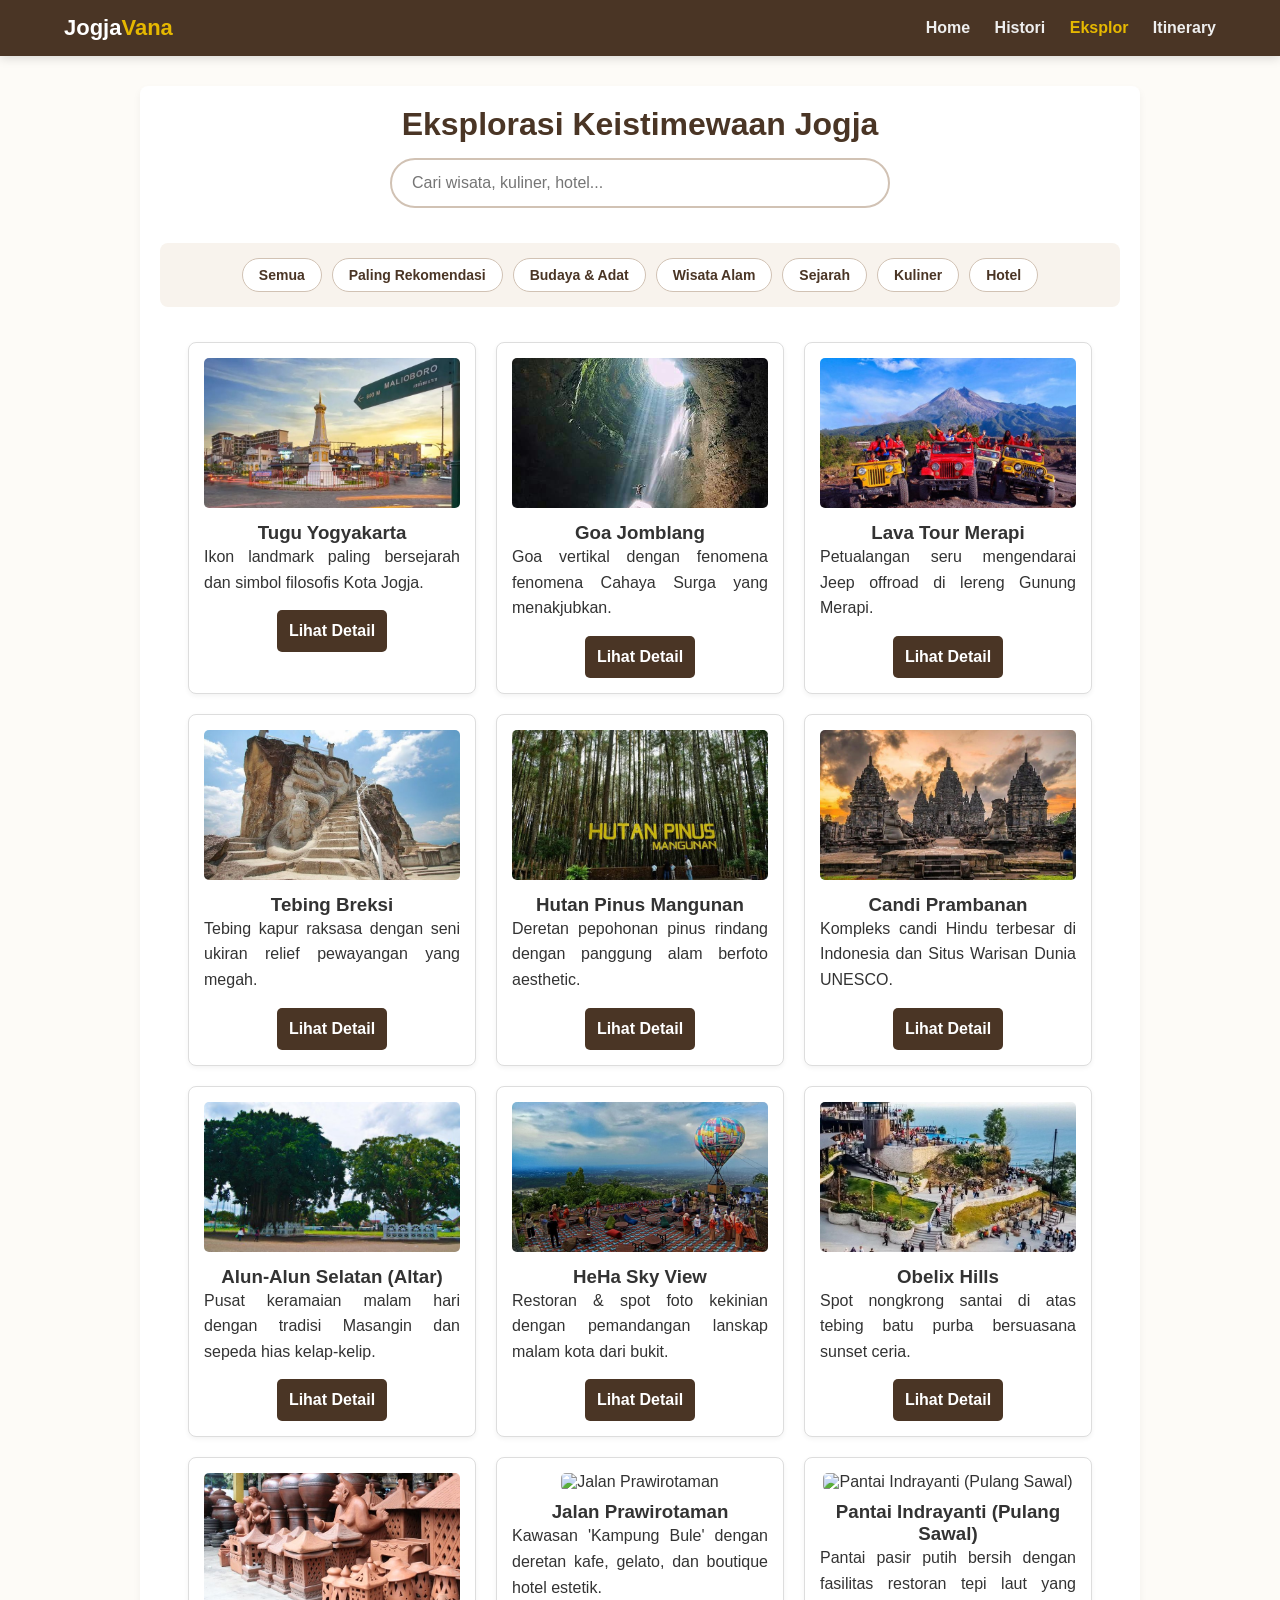
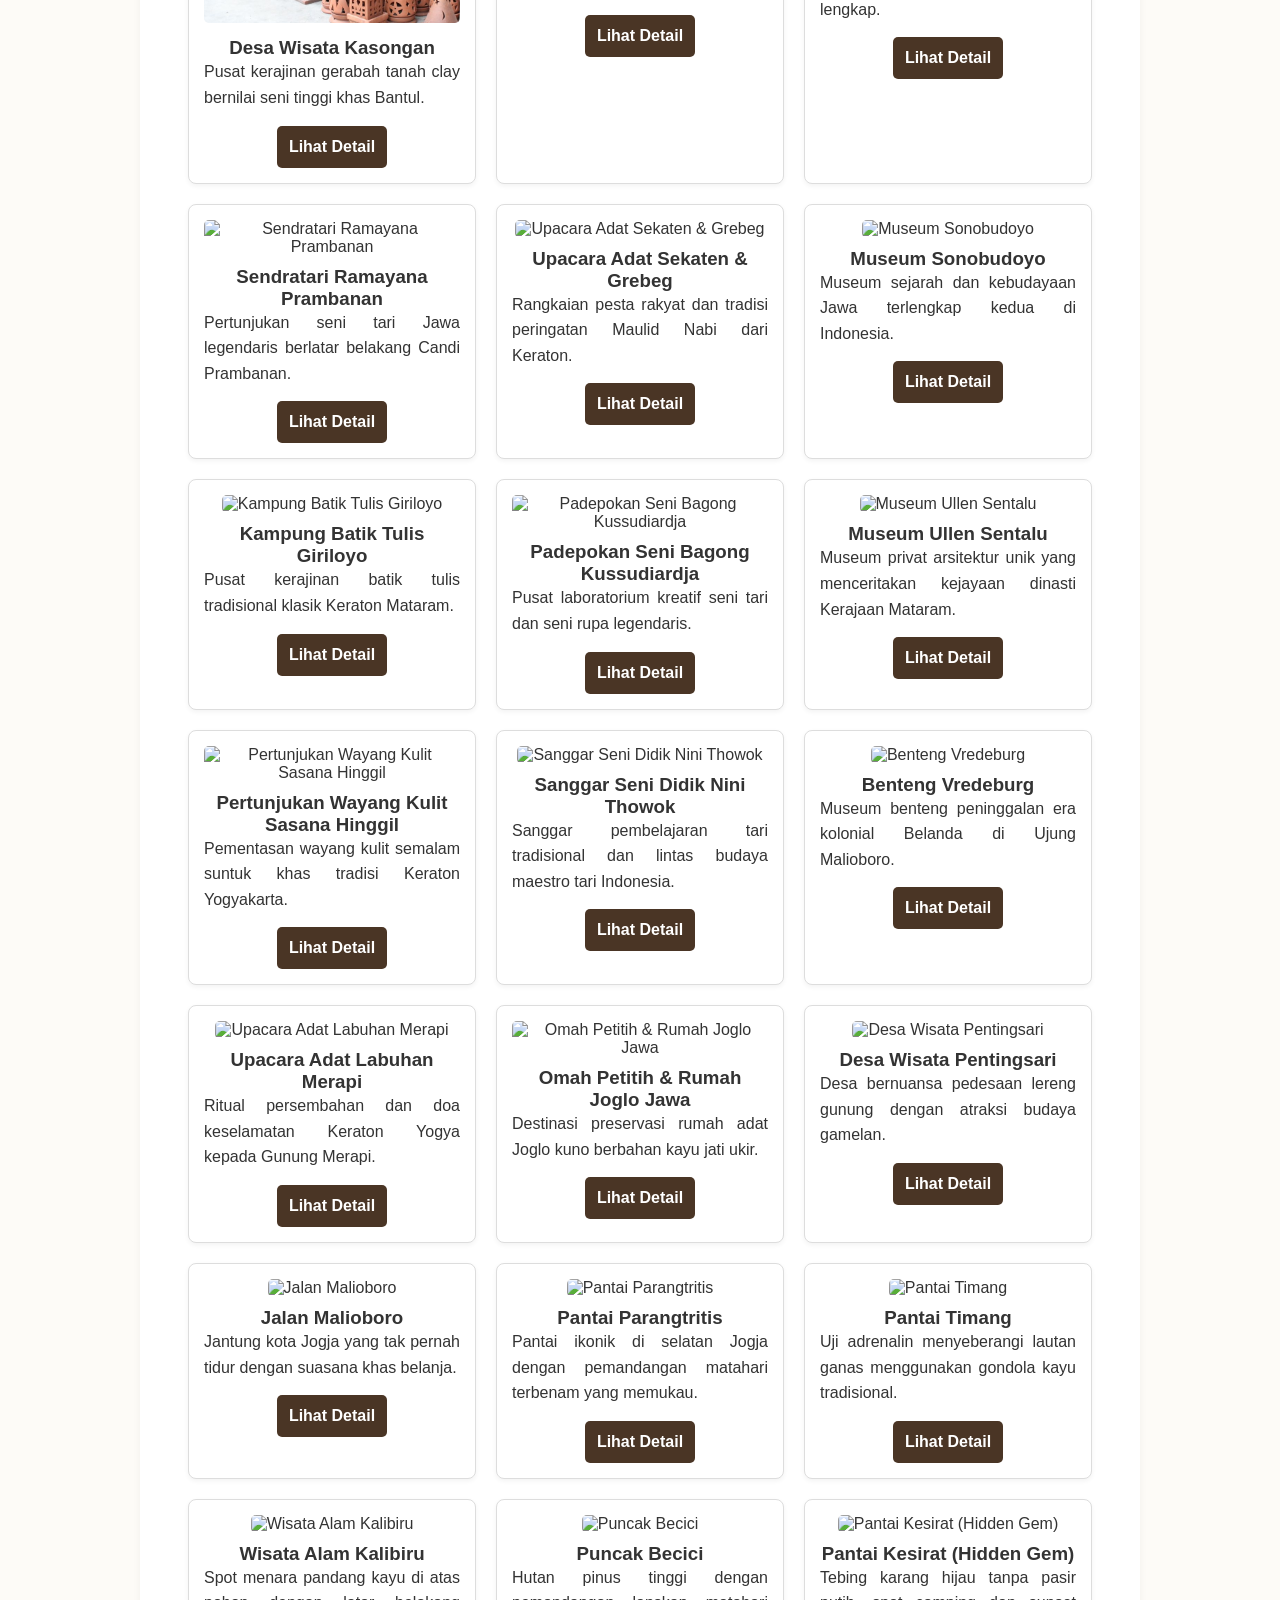
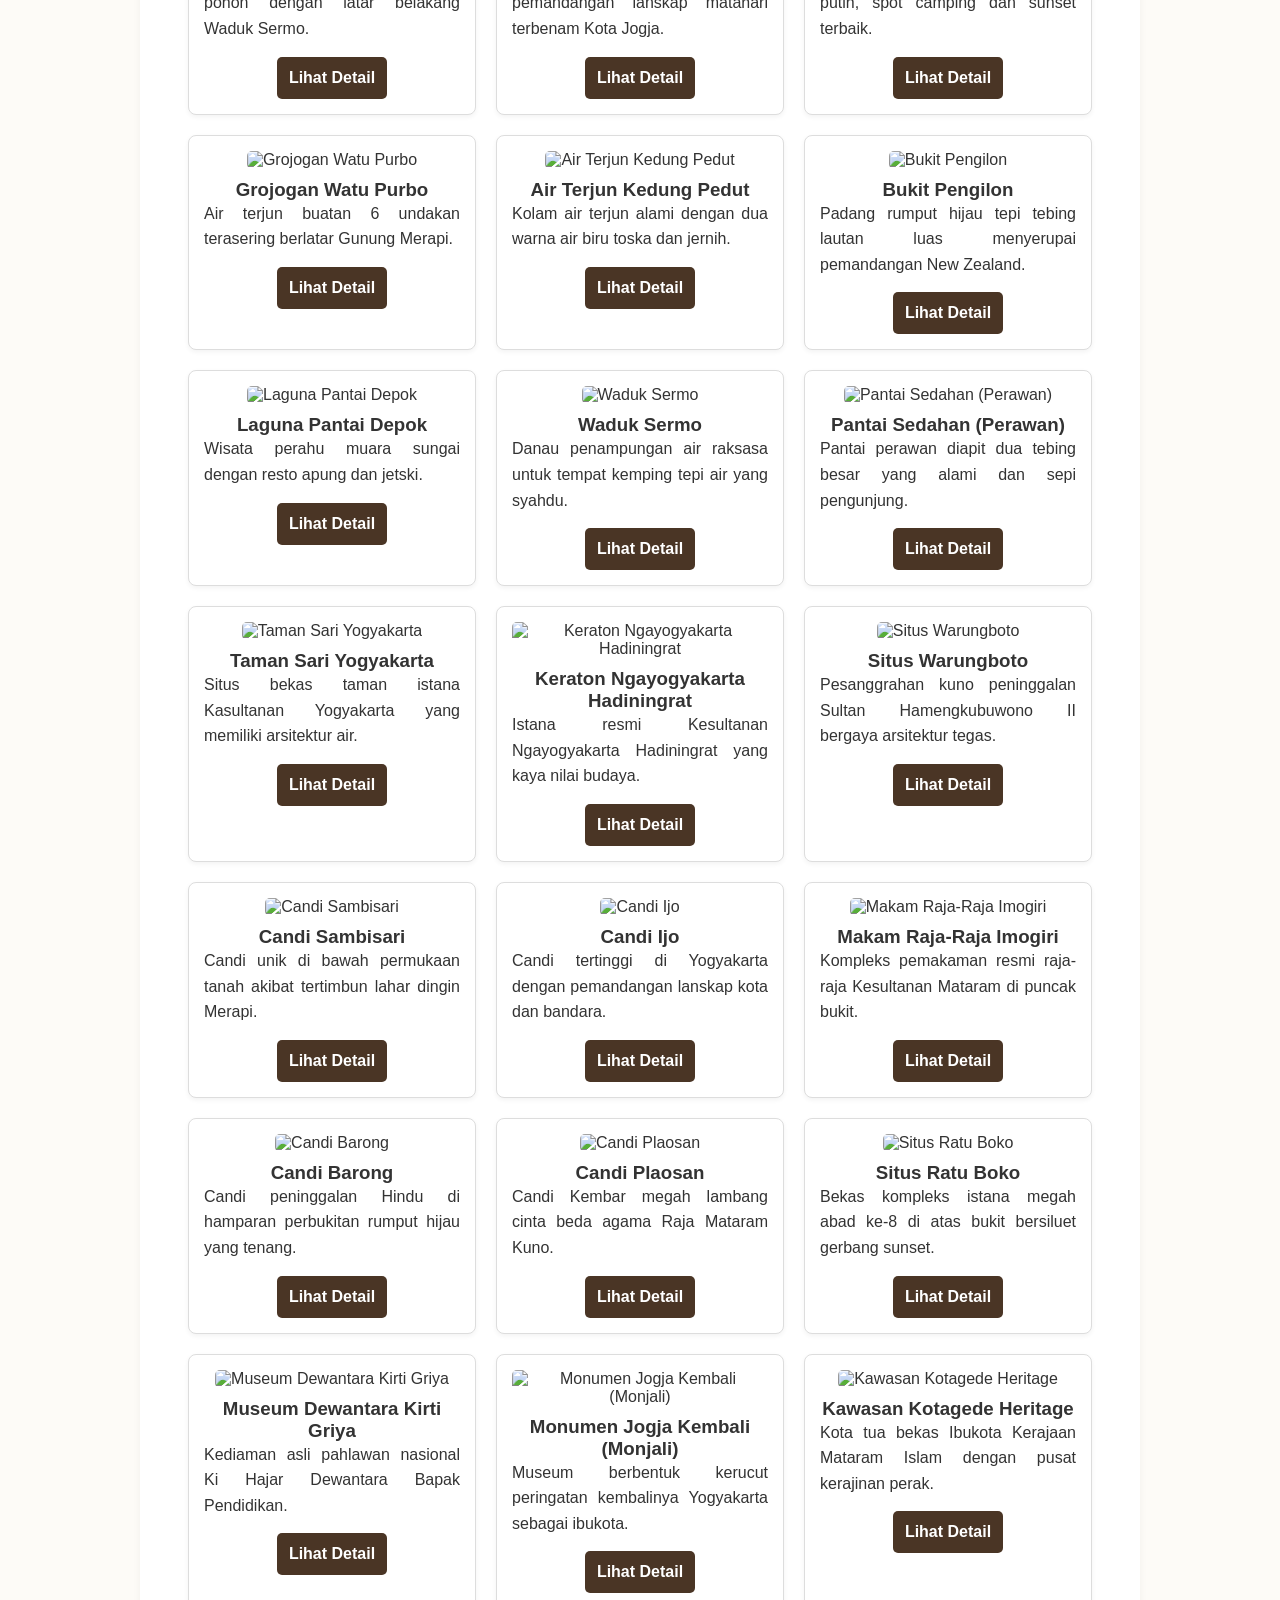
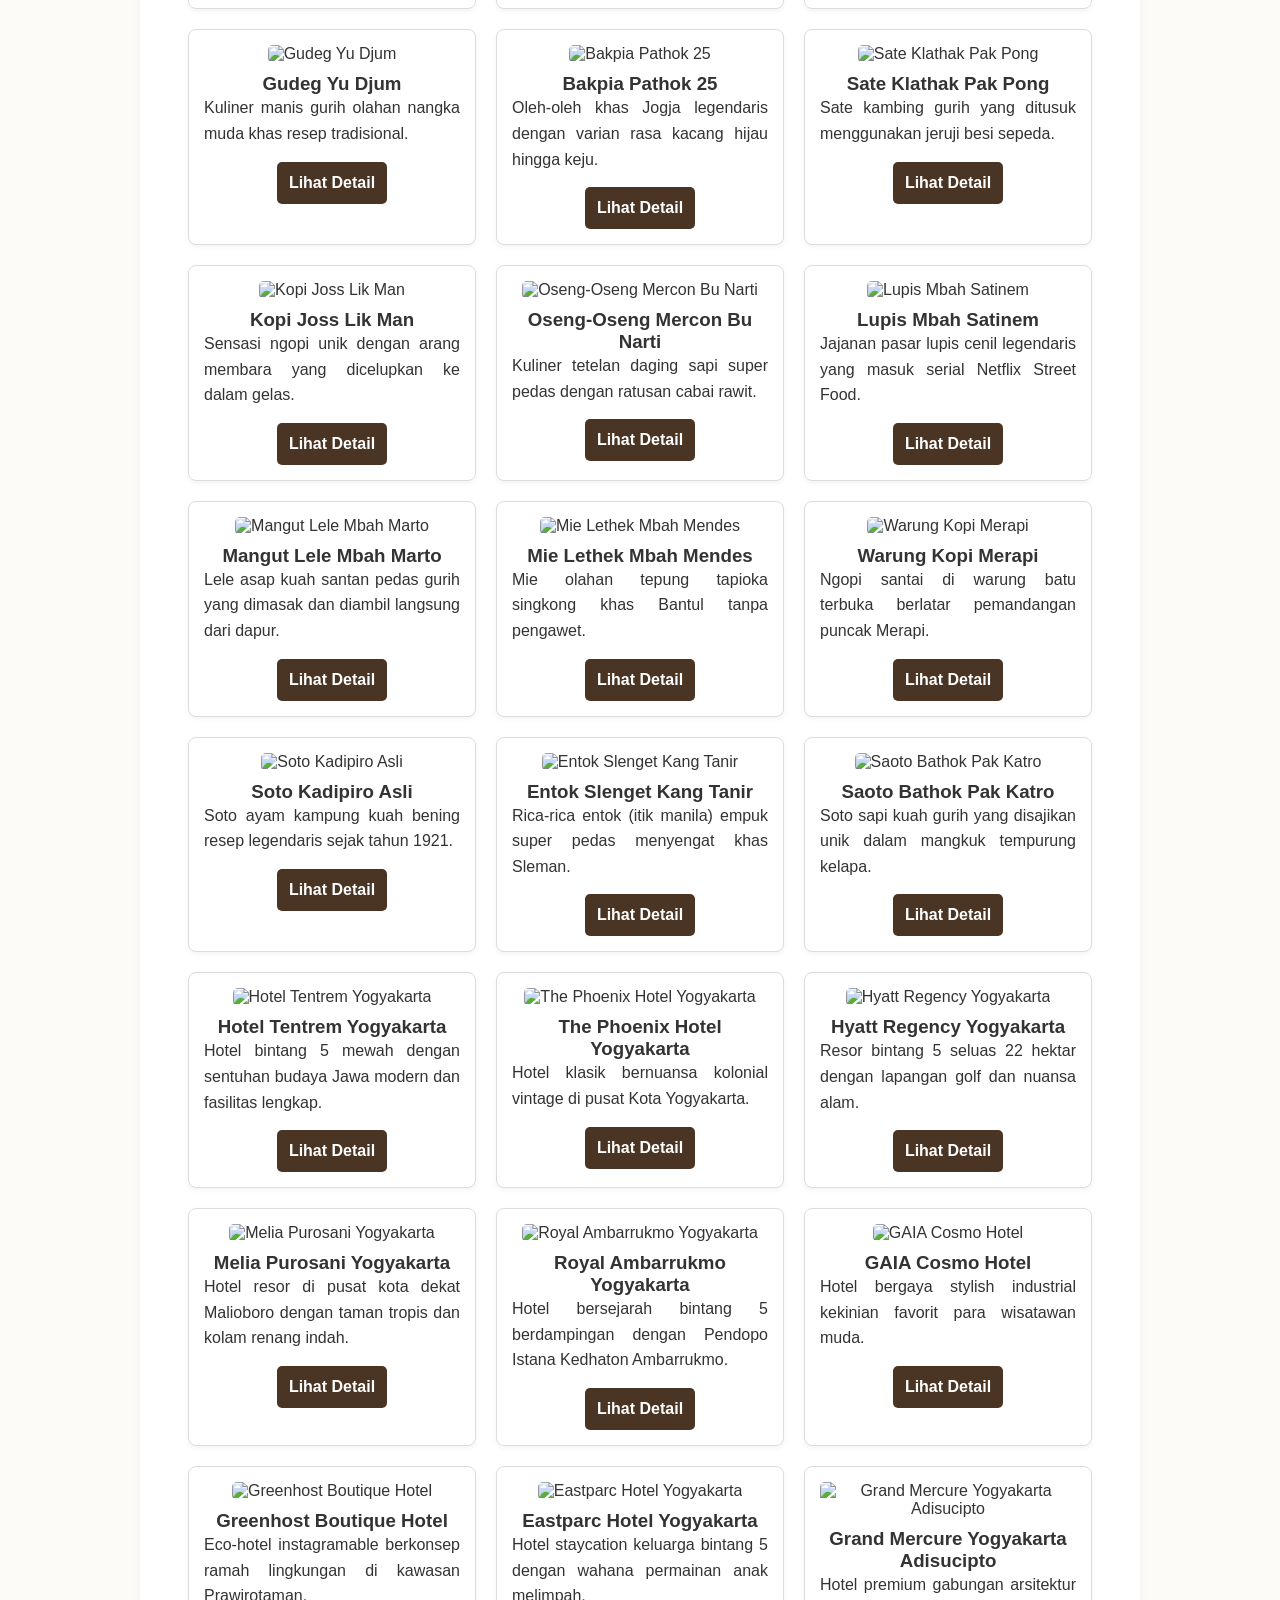
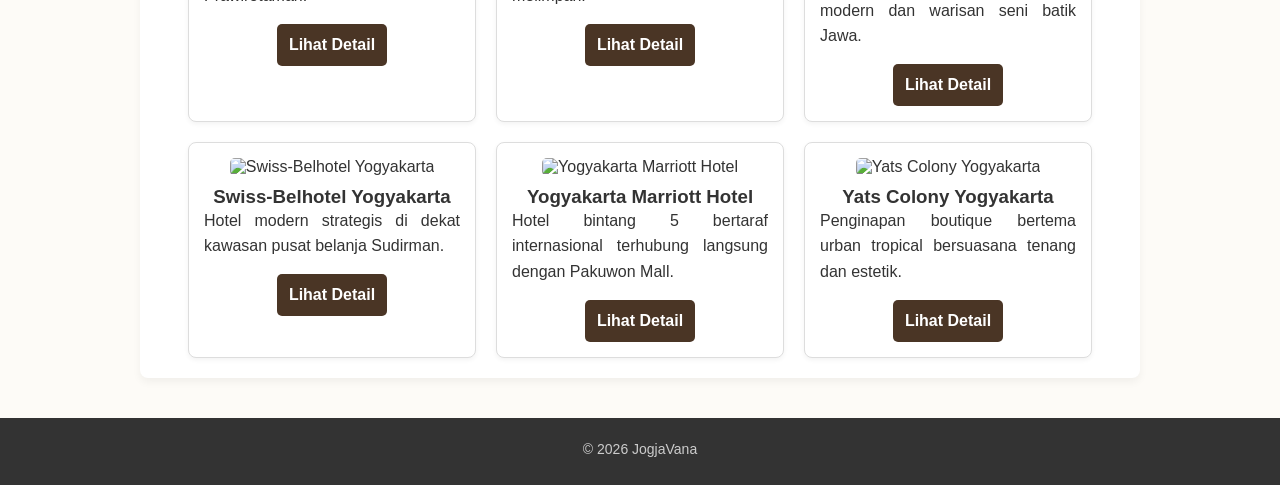
==== eksplor.html @ e0a1c932 "Upload project jogjavana" ====
<!DOCTYPE html>
<html lang="id">
<head>
    <meta charset="UTF-8">
    <meta name="viewport" content="width=device-width, initial-scale=1.0">
    <title>Eksplor Jogja - Destinasi Lengkap</title>
    <link rel="stylesheet" href="css/style.css">
</head>
<body>

    <!-- NAVIGASI UTAMA -->
    <header>
        <div class="logo">Jogja<span>Vana</span></div>
        <nav>
            <a href="index.html">Home</a>
            <a href="sejarah.html">Histori</a>
            <a href="eksplor.html" class="active">Eksplor</a>
            <a href="itinerary.html">Itinerary</a>
        </nav>
    </header>
<main class="container">
    <div class="section-title">
        <h1>Eksplorasi Keistimewaan Jogja</h1>
        <input type="text" id="cariTempat" class="search-bar" onkeyup="cariDestinasi()" placeholder="Cari wisata, kuliner, hotel...">
    </div>

    <!-- Filter Kategori -->
<div class="sub-nav">
    <button class="sub-btn" onclick="filterKartu('semua')">Semua</button>
    <button class="sub-btn" onclick="filterKartu('rekomendasi')">Paling Rekomendasi</button>
    <button class="sub-btn" onclick="filterKartu('budaya')">Budaya & Adat</button>
    <button class="sub-btn" onclick="filterKartu('wisata')">Wisata Alam</button>
    <button class="sub-btn" onclick="filterKartu('sejarah')">Sejarah</button>
    <button class="sub-btn" onclick="filterKartu('kuliner')">Kuliner</button>
    <button class="sub-btn" onclick="filterKartu('hotel')">Hotel</button>
</div>

    <!-- WADAH KARTU -->
    <div id="wadahKartu" class="kumpulan-kartu"></div>

    <!-- untuk semua modal-->
    <div id="modalDinamis" class="modal">
        <div class="modal-content">
            <span class="close-btn" onclick="tutupModalDinamis()">&times;</span>
            <h2 id="modalJudul"></h2>
            <img id="modalGambar" src="" alt="" class="img-detail">

            <p id="modalDeskripsi"></p>

            <div class="info-detail">
                <p><strong>HTM / Harga:</strong> <span id="modalHtm"></span></p>
                <p><strong>Jam Buka:</strong> <span id="modalJam"></span></p>
                <p><strong>Alamat:</strong> <span id="modalAlamat"></span></p>
            </div>

            <h3>Google Maps:</h3>
            <div class="map-container">
                <iframe id="modalMaps" src="" width="100%" height="250" style="border:0;" loading="lazy"></iframe>
            </div>
        </div>
    </div>
</main>

    <footer>
        <div class="footer-content">
            <p>&copy; 2026 JogjaVana</p>
        </div>
    </footer>

    <script src="js/script.js"></script>
</body>
</html>
---- css/style.css ----
* {
    margin: 0;
    padding: 0;
    box-sizing: border-box;
    font-family: 'Segoe UI', Tahoma, Geneva, Verdana, sans-serif;
}

body {
    background-color: #Fdfbf7;
    color: #333;
}

header {
    background-color: #4A3525;
    padding: 15px 5%;
    display: flex;
    justify-content: space-between;
    align-items: center;
    box-shadow: 0 2px 10px rgba(0,0,0,0.15);
    position: sticky;
    top: 0;
    z-index: 100;
}

.logo {
    color: #FFF;
    font-size: 22px;
    font-weight: bold;
}

.logo span {
    color: #E6B800; /* Warna emas */
}

header nav a {
    color: #EFEFEF;
    text-decoration: none;
    margin-left: 20px;
    font-size: 16px;
    font-weight: 600;
    transition: color 0.3s;
}

header nav a:hover, header nav a.active {
    color: #E6B800;
}

.hero {
    background: linear-gradient(rgba(0, 0, 0, 0.5), rgba(0, 0, 0, 0.5)),
                url('../assets/images/jogja.jpg') center/cover no-repeat;
    height: 65vh;
    display: flex;
    justify-content: center;
    align-items: center;
    text-align: center;
    color: white;
    padding: 0 20px;
}

.hero-content h1 {
    font-size: 42px;
    margin-bottom: 15px;
    color: #FFF;
    text-shadow: 2px 2px 4px rgba(0,0,0,0.6);
}

.hero-content p {
    font-size: 18px;
    max-width: 650px;
    margin: 0 auto 25px auto;
    line-height: 1.5;
    text-align: center;
}

.btn-primary {
    background-color: #E6B800;
    color: #333;
    padding: 12px 28px;
    text-decoration: none;
    font-weight: bold;
    border-radius: 25px;
    transition: background 0.3s, transform 0.2s;
    display: inline-block;
}

.btn-primary:hover {
    background-color: #FFD700;
    transform: translateY(-3px);
}

.btn-secondary {
    background-color: #4A3525;
    color: white;
    padding: 10px 24px;
    text-decoration: none;
    font-weight: bold;
    border-radius: 20px;
    display: inline-block;
    transition: background 0.3s;
}

.btn-secondary:hover {
    background-color: #332419;
}

.stats-bar {
    background-color: #F4EBE1;
    display: flex;
    justify-content: space-around;
    padding: 25px 10%;
    border-bottom: 2px solid #E0D0C0;
    text-align: center;
}

.stat-item h3 {
    font-size: 28px;
    color: #4A3525;
    margin-bottom: 5px;
}

.stat-item p {
    font-size: 14px;
    color: #666;
    margin: 0;
}

main, .container {
    max-width: 1000px;
    margin: 30px auto;
    padding: 20px;
    background-color: white;
    border-radius: 8px;
    box-shadow: 0 4px 8px rgba(0,0,0,0.05);
    min-height: 60vh;
}

h1, h2 {
    color: #4A3525;
    margin-bottom: 15px;
    text-align: center;
}

p {
    line-height: 1.6;
    margin-bottom: 15px;
    text-align: justify;
}

.section-title {
    text-align: center;
    margin-bottom: 35px;
}

.section-title p {
    color: #666;
    text-align: center;
}

.features-grid {
    display: flex;
    gap: 20px;
    justify-content: space-between;
    margin-bottom: 40px;
}

.feature-card {
    background-color: #FFF;
    border: 1px solid #EAEAEA;
    padding: 25px;
    border-radius: 10px;
    text-align: center;
    flex: 1;
    box-shadow: 0 4px 12px rgba(0,0,0,0.05);
    transition: transform 0.3s, box-shadow 0.3s;
}

.feature-card:hover {
    transform: translateY(-8px);
    box-shadow: 0 8px 20px rgba(0,0,0,0.1);
}

.feature-card h3 {
    margin-bottom: 10px;
    color: #4A3525;
}

.audio-widget {
    background: #FFF8EE;
    border-left: 5px solid #E6B800;
    padding: 20px 30px;
    border-radius: 8px;
    display: flex;
    justify-content: space-between;
    align-items: center;
    margin-bottom: 40px;
    box-shadow: 0 2px 8px rgba(0,0,0,0.05);
}

.audio-info h3 {
    margin-bottom: 5px;
    color: #4A3525;
    text-align: left;
}

.audio-info p {
    color: #666;
    margin: 0;
    text-align: left;
}

.cta-banner {
    background-color: #EFE6DC;
    border-radius: 12px;
    padding: 35px;
    text-align: center;
    margin-bottom: 20px;
}

.cta-banner h2 {
    color: #4A3525;
    margin-bottom: 10px;
}

.cta-banner p {
    text-align: center;
    color: #555;
    margin-bottom: 20px;
}

.kumpulan-kartu {
    display: flex;
    flex-wrap: wrap;
    gap: 20px;
    justify-content: center;
}

.kartu {
    border: 1px solid #ddd;
    border-radius: 8px;
    width: 30%;
    padding: 15px;
    text-align: center;
    background-color: #fff;
    box-shadow: 0 2px 5px rgba(0,0,0,0.05);
}

.kartu img {
    width: 100%;
    height: 150px;
    object-fit: cover;
    border-radius: 5px;
    margin-bottom: 10px;
}

form {
    display: flex;
    flex-direction: column;
    max-width: 450px;
    margin: 0 auto;
    gap: 15px;
}

button {
    background-color: #4A3525;
    color: white;
    padding: 12px;
    border: none;
    border-radius: 5px;
    cursor: pointer;
    font-weight: bold;
    font-size: 16px;
    transition: background 0.3s;
}

button:hover {
    background-color: #332419;
}

#sliderImage {
    width: 100%;
    max-width: 600px;
    height: 350px;
    object-fit: cover;
    border-radius: 8px;
    margin-bottom: 10px;
}

.modal {
    display: none;
    position: fixed;
    top: 0;
    left: 0;
    width: 100%;
    height: 100%;
    background-color: rgba(0, 0, 0, 0.7);
    z-index: 1000;
    justify-content: center;
    align-items: center;
    overflow-y: auto;
    padding: 20px;
}

.modal-content {
    background-color: #fff;
    padding: 25px;
    border-radius: 10px;
    max-width: 650px;
    width: 100%;
    position: relative;
    max-height: 90vh;
    overflow-y: auto;
    box-shadow: 0 5px 15px rgba(0,0,0,0.3);
}

.close-btn {
    position: absolute;
    top: 15px;
    right: 20px;
    font-size: 28px;
    font-weight: bold;
    color: #4A3525;
    cursor: pointer;
}

.close-btn:hover {
    color: red;
}

.img-detail {
    width: 100%;
    height: 250px;
    object-fit: cover;
    border-radius: 8px;
    margin: 15px 0;
}

.info-detail {
    background-color: #fdfbf7;
    border-left: 4px solid #4A3525;
    padding: 12px;
    margin: 15px 0;
    border-radius: 4px;
}

.info-detail p {
    margin-bottom: 8px;
}

.search-bar {
    width: 100%;
    max-width: 500px;
    padding: 14px 20px;
    font-size: 16px;
    border: 2px solid #D1C2B4;
    border-radius: 30px;
    outline: none;
    transition: all 0.3s ease;
}

.search-bar:focus {
    border-color: #4A3525;
    box-shadow: 0 4px 12px rgba(74, 53, 37, 0.15);
}

.map-container {
    margin-top: 10px;
    border-radius: 8px;
    overflow: hidden;
    border: 1px solid #ccc;
}

footer {
    background-color: #333;
    color: white;
    text-align: center;
    padding: 20px 0;
    margin-top: 40px;
}

.footer-content p {
    text-align: center;
    margin-bottom: 5px;
    font-size: 14px;
    color: #ccc;
}

/* Tombol Melompat ke Kategori */
.sub-nav {
    display: flex;
    justify-content: center;
    gap: 10px;
    flex-wrap: wrap;
    margin-bottom: 35px;
    background-color: #F8F3ED;
    padding: 15px;
    border-radius: 8px;
}

.sub-btn {
    background-color: #FFF;
    color: #4A3525;
    text-decoration: none;
    padding: 8px 16px;
    border-radius: 20px;
    font-size: 14px;
    font-weight: bold;
    border: 1px solid #D1C2B4;
    transition: all 0.3s ease;
}

.sub-btn:hover {
    background-color: #4A3525;
    color: #FFF;
    border-color: #4A3525;
}

.badge {
    position: absolute;
    top: 10px;
    right: 10px;
    background-color: #E6B800;
    color: #333;
    font-size: 11px;
    font-weight: bold;
    padding: 4px 8px;
    border-radius: 4px;
}

.form-itinerary {
    display: flex;
    flex-direction: column;
    gap: 22px;
    max-width: 680px;
    margin: 0 auto;
    background-color: #F8F3ED;
    padding: 35px 40px;
    border-radius: 14px;
    border: 1px solid #E0D0C0;
    box-shadow: 0 6px 20px rgba(74, 53, 37, 0.06);
}

.form-group {
    display: flex;
    flex-direction: column;
    gap: 8px;
    text-align: left;
}

.form-group label {
    font-weight: 600;
    color: #4A3525;
    font-size: 15px;
}

/* Mempercantik kotak input & select di dalam form */
.form-itinerary select,
.form-itinerary input[type="number"] {
    width: 100%;
    padding: 12px 16px;
    background-color: #FFFFFF;
    border: 1px solid #D1C2B4;
    border-radius: 8px; /* Bikin sudut kotaknya melengkung rapi */
    font-size: 15px;
    color: #333;
    outline: none;
    transition: all 0.3s ease;
}

/* Efek saat kotak input/select diklik (Fokus) */
.form-itinerary select:focus,
.form-itinerary input[type="number"]:focus {
    border-color: #4A3525;
    box-shadow: 0 0 0 3px rgba(74, 53, 37, 0.12);
}

/* Mempercantik tombol submit di dalam form itinerary */
.form-itinerary button[type="submit"] {
    background-color: #E6B800;
    color: #333;
    padding: 14px;
    font-size: 16px;
    font-weight: bold;
    border: none;
    border-radius: 8px;
    cursor: pointer;
    margin-top: 10px;
    transition: background 0.3s, transform 0.2s, box-shadow 0.2s;
    box-shadow: 0 4px 12px rgba(230, 184, 0, 0.3);
}

.form-itinerary button[type="submit"]:hover {
    background-color: #FFD700;
    transform: translateY(-2px);
    box-shadow: 0 6px 15px rgba(230, 184, 0, 0.4);
}

.hasil-itinerary {
    margin-top: 40px;
    padding-top: 25px;
    border-top: 2px dashed #E0D0C0;
}

.hasil-itinerary h3 {
    text-align: center;
    color: #4A3525;
    margin-bottom: 25px;
}

.hari-box {
    background-color: #FFFFFF;
    border-left: 5px solid #E6B800;
    padding: 20px;
    border-radius: 8px;
    margin-bottom: 20px;
    box-shadow: 0 3px 10px rgba(0,0,0,0.05);
}

.hari-box h4 {
    color: #4A3525;
    margin-bottom: 12px;
    font-size: 18px;
    text-align: left;
}

.hari-box ul {
    list-style-type: none;
    padding-left: 0;
}

.hari-box ul li {
    padding: 8px 0;
    border-bottom: 1px solid #F0F0F0;
    color: #444;
    text-align: left;
}

.hari-box ul li:last-child {
    border-bottom: none;
}

.budget-box {
    background-color: #4A3525;
    color: #FFF;
    padding: 18px 20px;
    border-radius: 8px;
    text-align: center;
    margin-top: 20px;
}

.budget-box p {
    color: #FFF;
    margin: 0;
    text-align: center;
}


input[type="number"] {
    padding: 12px;
    border: 1px solid #ccc;
    border-radius: 5px;
    font-size: 14px;
}

/* Hero Sejarah */
.hero-sejarah {
    background: linear-gradient(rgba(74, 53, 37, 0.75), rgba(74, 53, 37, 0.85)), url('../assets/images/candi\ prambanan.jpg') center/cover no-repeat;
    color: #FFF;
    padding: 70px 20px;
    text-align: center;
    margin-bottom: 40px;
}

.hero-sejarah h1 {
    font-size: 32px;
    margin-bottom: 12px;
    color: #E6B800;
}

.hero-sejarah p {
    font-size: 16px;
    max-width: 700px;
    margin: 0 auto;
    line-height: 1.6;
}

/* Highlight Cards */
.info-card-grid {
    display: grid;
    grid-template-columns: repeat(auto-fit, minmax(250px, 1fr));
    gap: 20px;
    margin-bottom: 50px;
}

.info-card {
    background-color: #FFF8EE;
    border: 1px solid #E0D0C0;
    border-radius: 10px;
    padding: 25px 20px;
    text-align: center;
    box-shadow: 0 4px 10px rgba(0,0,0,0.03);
    transition: transform 0.3s ease;
}

.info-card:hover {
    transform: translateY(-5px);
}

.card-icon {
    font-size: 36px;
    margin-bottom: 10px;
}

.info-card h3 {
    color: #4A3525;
    margin-bottom: 10px;
}

.info-card p {
    font-size: 14px;
    color: #555;
    line-height: 1.5;
}

/* Timeline Vertical */
.timeline-section {
    margin-bottom: 60px;
}

.timeline {
    position: relative;
    max-width: 800px;
    margin: 40px auto 0 auto;
}

.timeline::after {
    content: '';
    position: absolute;
    width: 4px;
    background-color: #E6B800;
    top: 0;
    bottom: 0;
    left: 50%;
    margin-left: -2px;
}

.timeline-item {
    padding: 10px 30px;
    position: relative;
    width: 50%;
    box-sizing: border-box;
}

.timeline-item.left {
    left: 0;
    text-align: right;
}

.timeline-item.right {
    left: 50%;
    text-align: left;
}

.timeline-dot {
    position: absolute;
    width: 16px;
    height: 16px;
    right: -8px;
    background-color: #4A3525;
    border: 3px solid #E6B800;
    top: 20px;
    border-radius: 50%;
    z-index: 1;
}

.timeline-item.right .timeline-dot {
    left: -8px;
}

.timeline-content {
    padding: 20px;
    background-color: #FFFFFF;
    border-radius: 8px;
    border: 1px solid #E0D0C0;
    box-shadow: 0 4px 12px rgba(0,0,0,0.05);
}

.timeline-date {
    display: inline-block;
    font-weight: bold;
    color: #E6B800;
    background-color: #4A3525;
    padding: 4px 10px;
    border-radius: 4px;
    font-size: 12px;
    margin-bottom: 10px;
}

.timeline-content h3 {
    color: #4A3525;
    margin-bottom: 8px;
    font-size: 18px;
}

.timeline-content p {
    color: #555;
    font-size: 14px;
    line-height: 1.5;
}

/* Video Player Wrapper */
.video-section {
    background-color: #F8F3ED;
    padding: 40px 20px;
    border-radius: 12px;
    border: 1px solid #E0D0C0;
    margin-bottom: 50px;
}

.video-wrapper {
    max-width: 750px;
    margin: 25px auto 0 auto;
    background-color: #000;
    border-radius: 10px;
    overflow: hidden;
    box-shadow: 0 8px 20px rgba(0,0,0,0.15);
}

.video-wrapper video {
    width: 100%;
    height: auto;
    display: block;
}

.video-caption {
    background-color: #FFFFFF;
    padding: 15px 20px;
    text-align: left;
    border-top: 2px solid #E6B800;
}

.video-caption p {
    color: #4A3525;
    font-size: 14px;
    margin: 0;
    line-height: 1.5;
}

/* Responsif untuk Layar HP/Tablet */
@media (max-width: 768px) {
    .timeline::after {
        left: 20px;
    }

    .timeline-item {
        width: 100%;
        padding-left: 50px;
        padding-right: 10px;
    }

    .timeline-item.left,
    .timeline-item.right {
        left: 0;
        text-align: left;
    }

    .timeline-dot,
    .timeline-item.right .timeline-dot {
        left: 10px;
    }
}
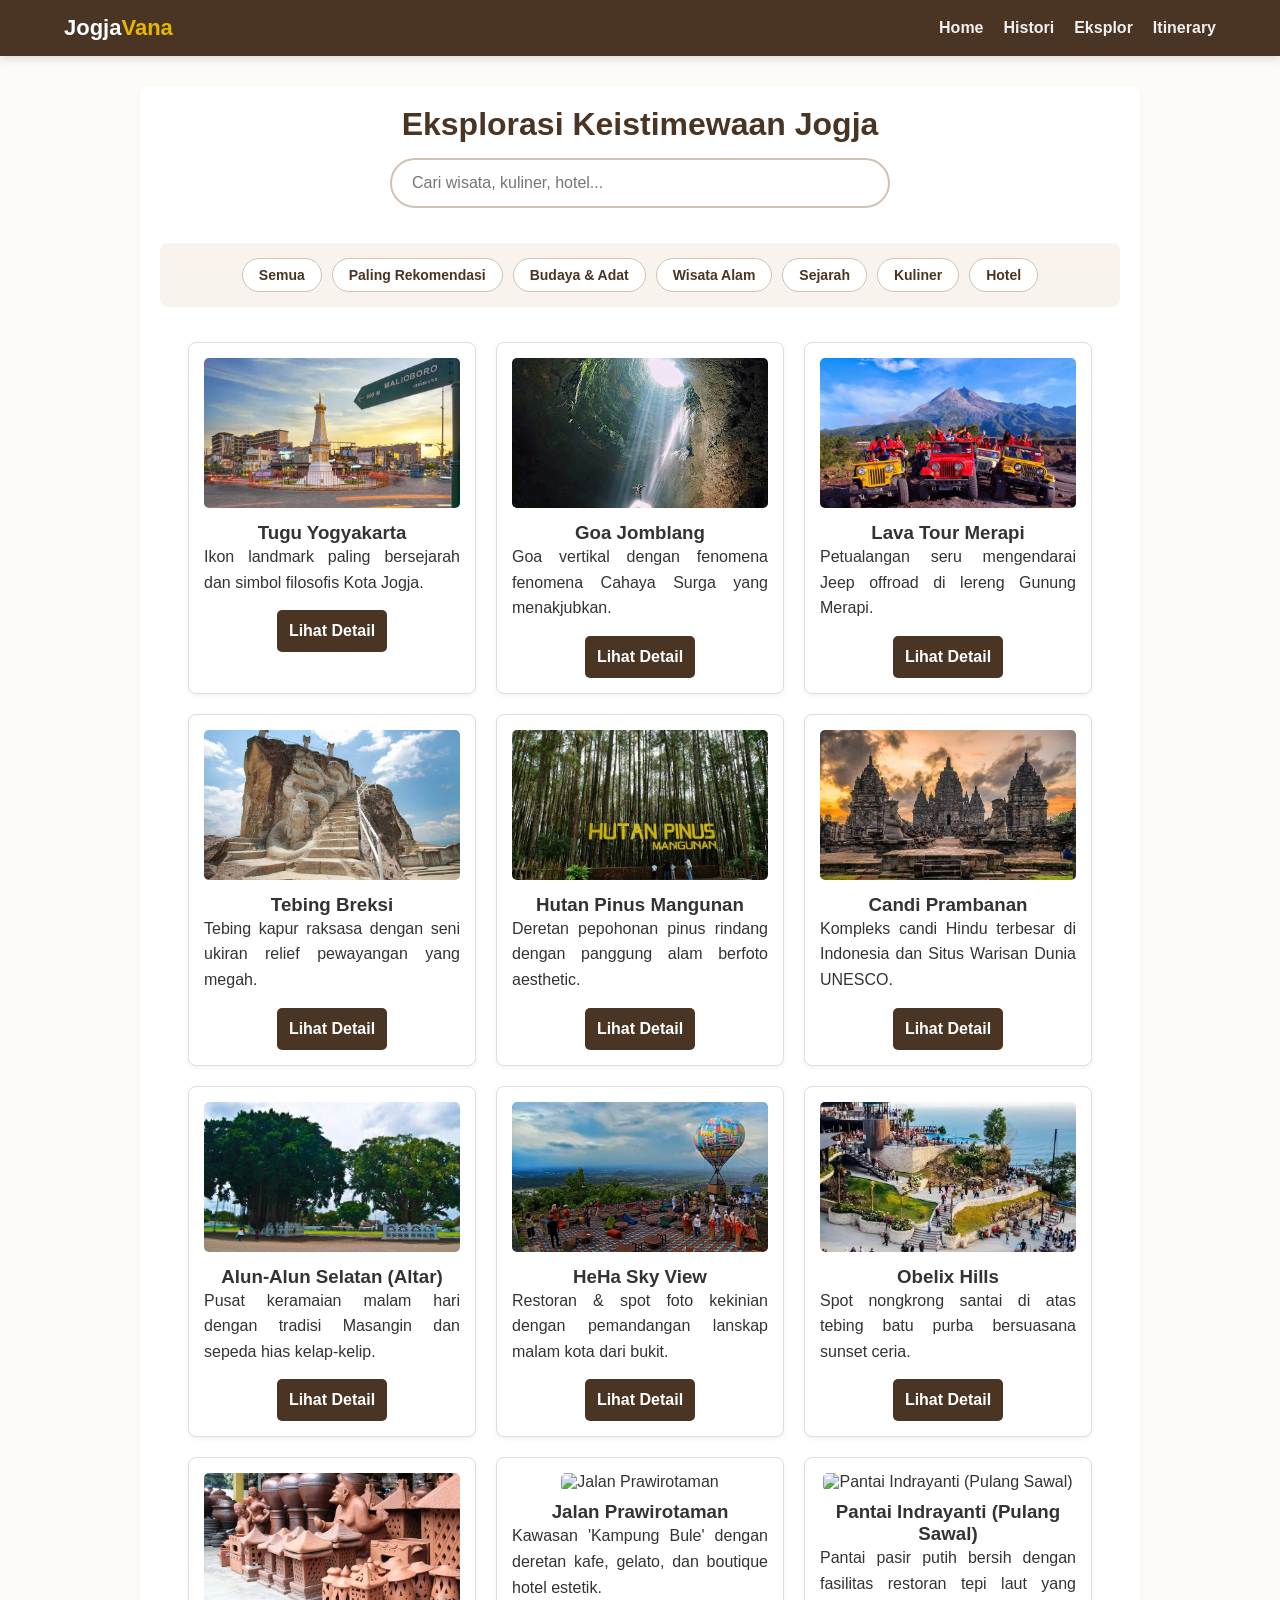
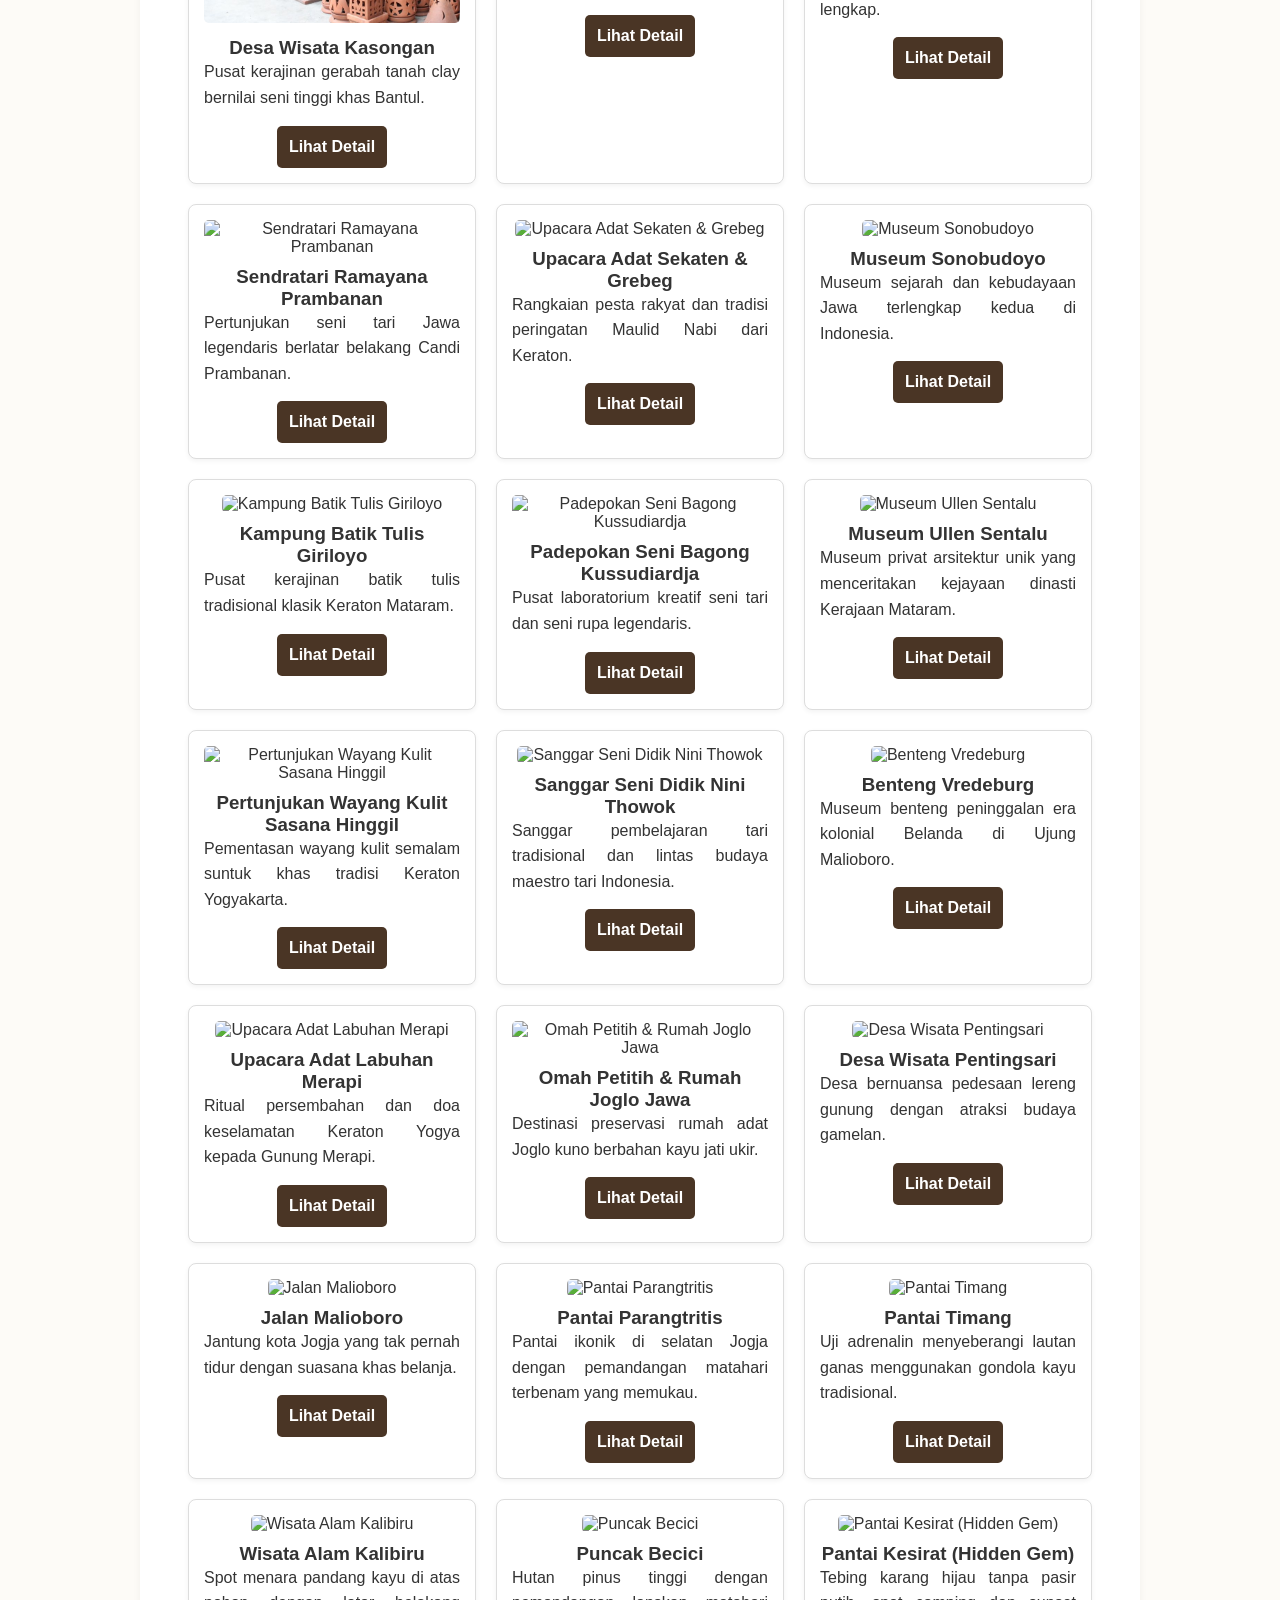
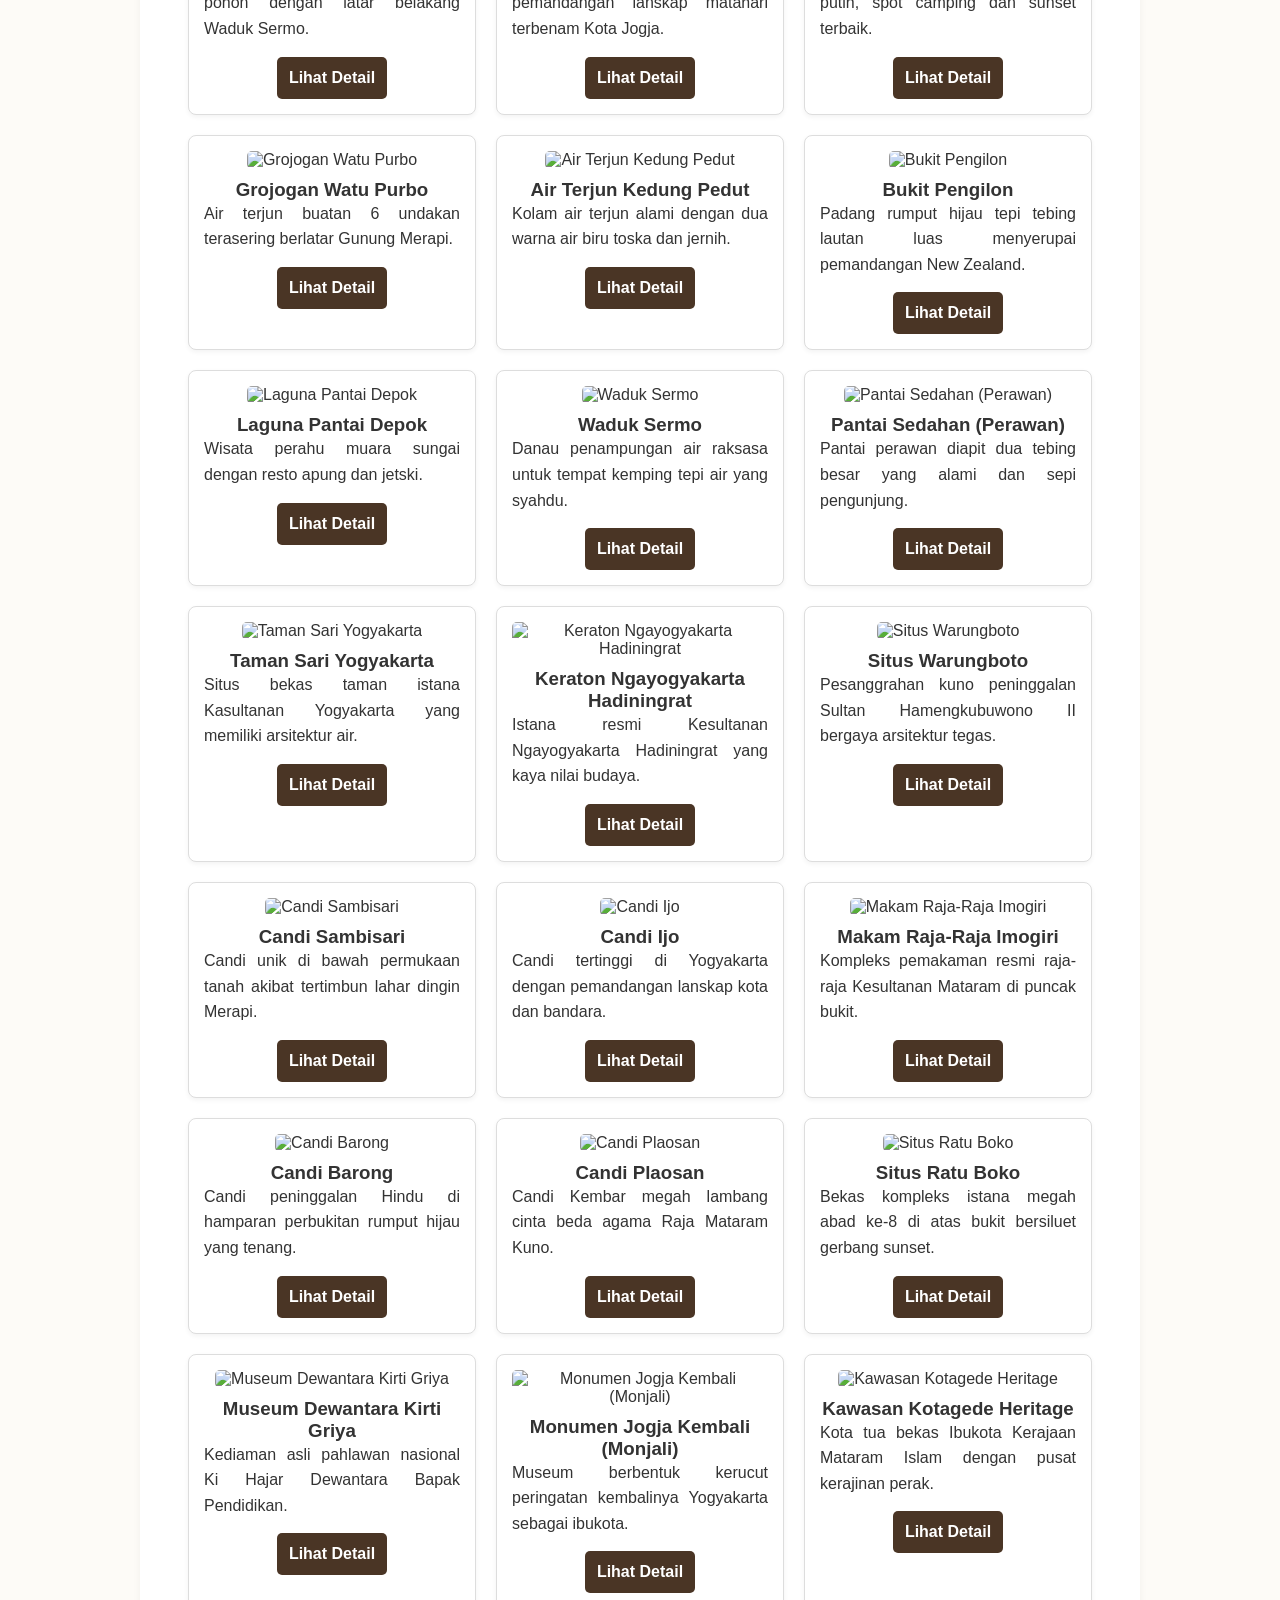
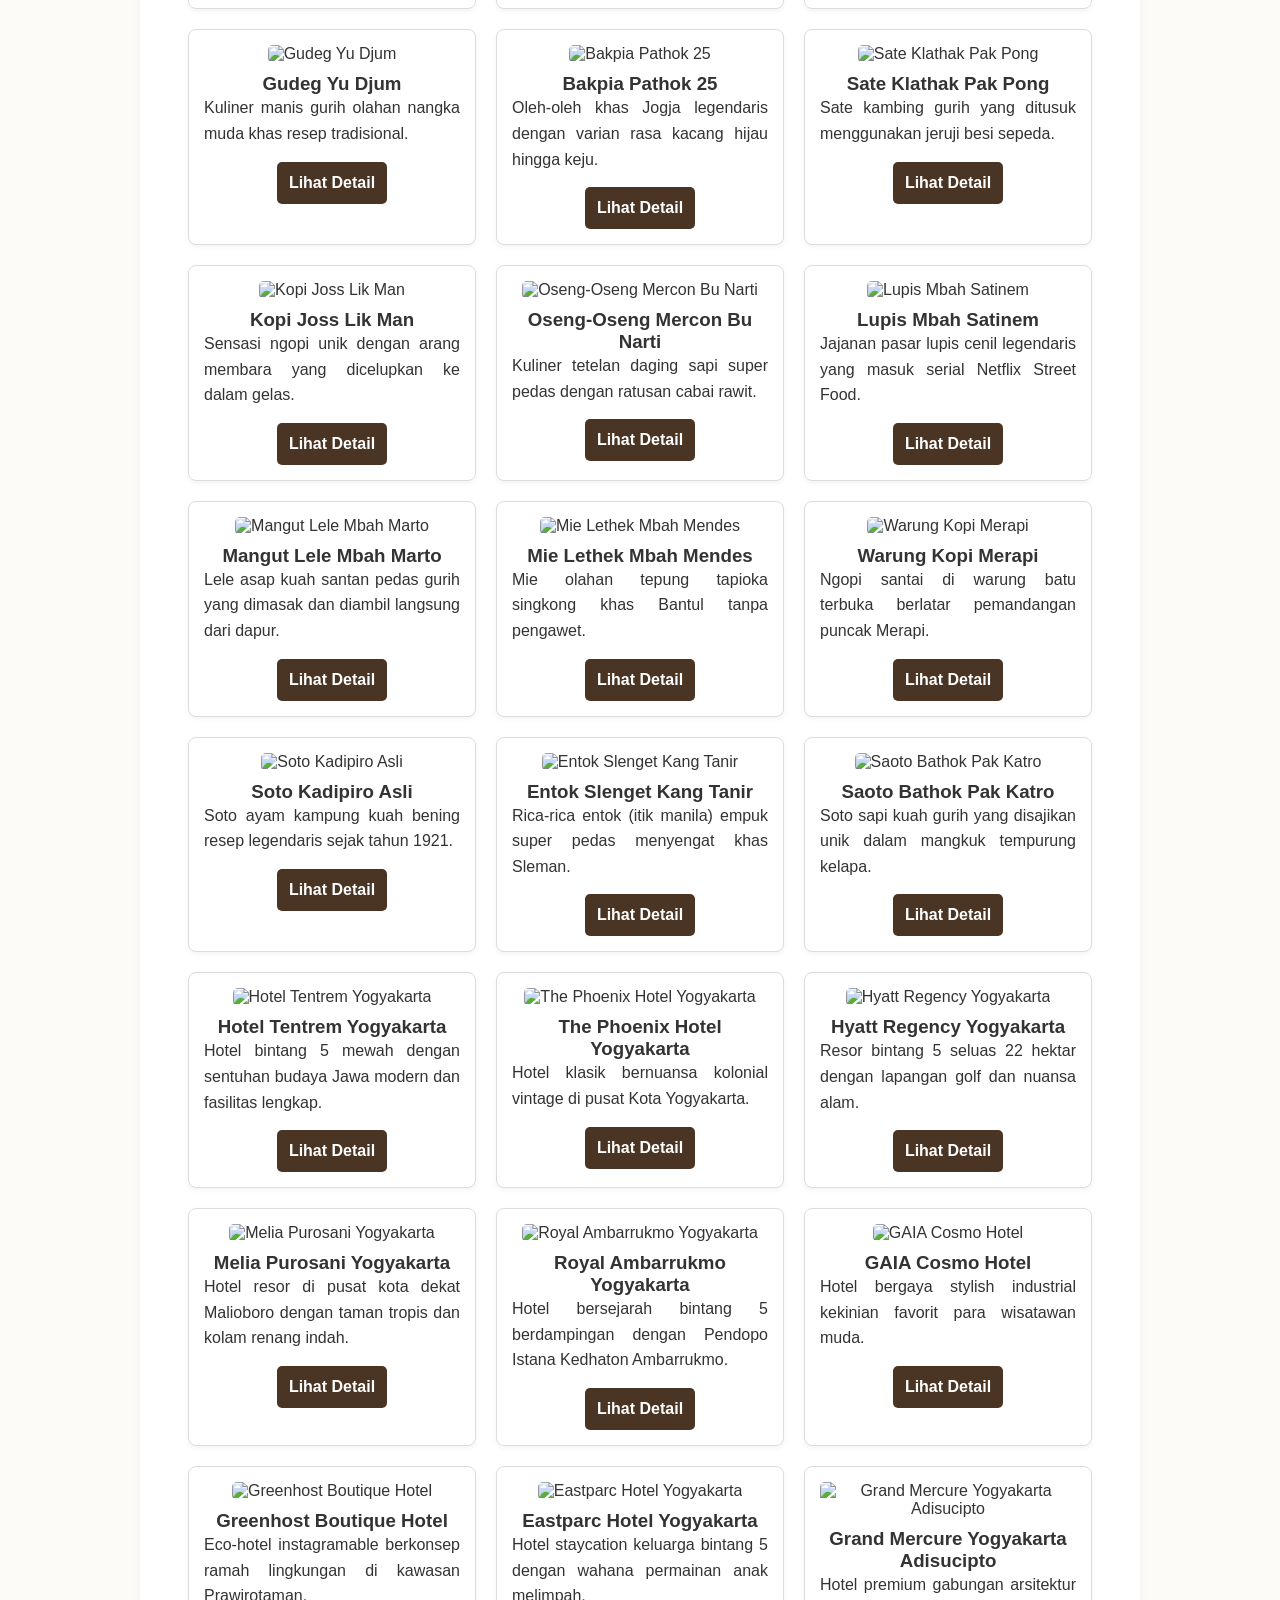
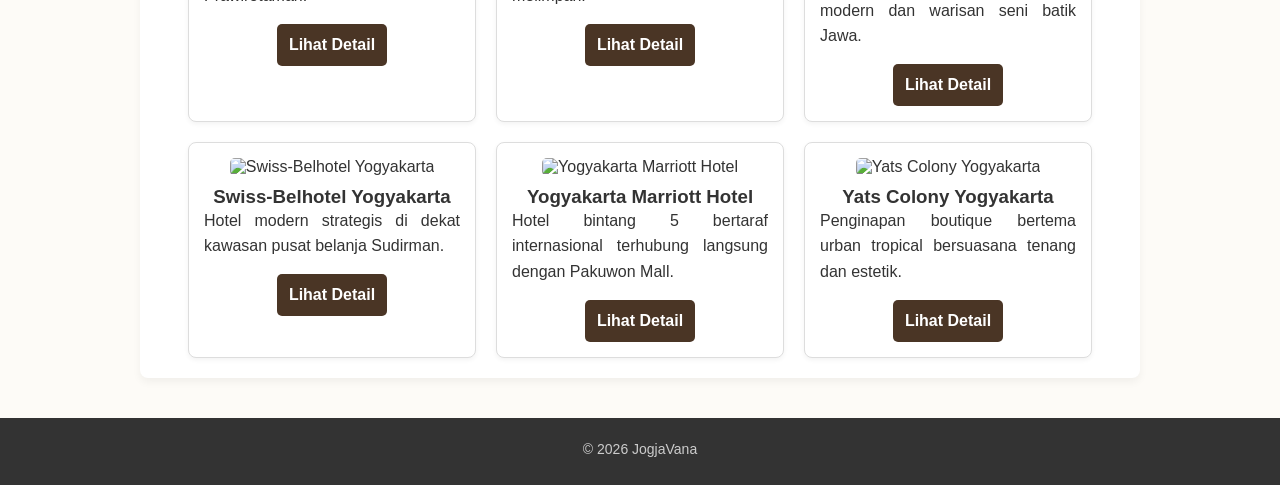
==== commit bc6a73b9: "css lgi" ====
--- a/eksplor.html
+++ b/eksplor.html
@@ -8,16 +8,23 @@
 </head>
 <body>
 
-    <!-- NAVIGASI UTAMA -->
     <header>
-        <div class="logo">Jogja<span>Vana</span></div>
-        <nav>
-            <a href="index.html">Home</a>
-            <a href="sejarah.html">Histori</a>
-            <a href="eksplor.html" class="active">Eksplor</a>
-            <a href="itinerary.html">Itinerary</a>
-        </nav>
-    </header>
+    <div class="logo">Jogja<span>Vana</span></div>
+
+    <!-- Tombol Hamburger (Wajib ada di setiap file HTML) -->
+    <div class="menu-toggle" id="mobile-menu" onclick="toggleMenu()">
+        <span></span>
+        <span></span>
+        <span></span>
+    </div>
+
+    <nav id="nav-menu">
+        <a href="index.html">Home</a>
+        <a href="sejarah.html">Histori</a>
+        <a href="eksplor.html">Eksplor</a>
+        <a href="itinerary.html">Itinerary</a>
+    </nav>
+</header>
 <main class="container">
     <div class="section-title">
         <h1>Eksplorasi Keistimewaan Jogja</h1>
--- a/css/style.css
+++ b/css/style.css
@@ -1,3 +1,6 @@
+/* ==========================================
+   GAYA UTAMA & ASLI (TIDAK DIUBAH)
+   ========================================== */
 * {
     margin: 0;
     padding: 0;
@@ -19,7 +22,7 @@
     box-shadow: 0 2px 10px rgba(0,0,0,0.15);
     position: sticky;
     top: 0;
-    z-index: 100;
+    z-index: 1000;
 }
 
 .logo {
@@ -29,13 +32,17 @@
 }
 
 .logo span {
-    color: #E6B800; /* Warna emas */
+    color: #E6B800;
+}
+
+header nav {
+    display: flex;
+    gap: 20px;
 }
 
 header nav a {
     color: #EFEFEF;
     text-decoration: none;
-    margin-left: 20px;
     font-size: 16px;
     font-weight: 600;
     transition: color 0.3s;
@@ -43,6 +50,22 @@
 
 header nav a:hover, header nav a.active {
     color: #E6B800;
+}
+
+/* Tombol Hamburger (Untuk Semua Halaman di HP) */
+.menu-toggle {
+    display: none;
+    flex-direction: column;
+    cursor: pointer;
+    gap: 5px;
+}
+
+.menu-toggle span {
+    width: 28px;
+    height: 3px;
+    background-color: #ffffff;
+    border-radius: 2px;
+    transition: 0.3s ease;
 }
 
 .hero {
@@ -81,6 +104,8 @@
     border-radius: 25px;
     transition: background 0.3s, transform 0.2s;
     display: inline-block;
+    border: none;
+    cursor: pointer;
 }
 
 .btn-primary:hover {
@@ -122,6 +147,7 @@
     font-size: 14px;
     color: #666;
     margin: 0;
+    text-align: center;
 }
 
 main, .container {
@@ -227,6 +253,9 @@
     margin-bottom: 20px;
 }
 
+/* ==========================================
+   KARTU EKSPLOR (GAYA LAMA)
+   ========================================== */
 .kumpulan-kartu {
     display: flex;
     flex-wrap: wrap;
@@ -252,6 +281,9 @@
     margin-bottom: 10px;
 }
 
+/* ==========================================
+   FORM & ITINERARY (GAYA LAMA)
+   ========================================== */
 form {
     display: flex;
     flex-direction: column;
@@ -276,6 +308,14 @@
     background-color: #332419;
 }
 
+/* SLIDER FOTO BERANDA (DISAMPING, TIDAK ATAS-BAWAH) */
+.slider-wrapper {
+    display: flex;
+    align-items: center;
+    justify-content: center;
+    gap: 15px;
+}
+
 #sliderImage {
     width: 100%;
     max-width: 600px;
@@ -285,6 +325,9 @@
     margin-bottom: 10px;
 }
 
+/* ==========================================
+   MODAL DETAIL (GAYA LAMA)
+   ========================================== */
 .modal {
     display: none;
     position: fixed;
@@ -293,7 +336,7 @@
     width: 100%;
     height: 100%;
     background-color: rgba(0, 0, 0, 0.7);
-    z-index: 1000;
+    z-index: 2000;
     justify-content: center;
     align-items: center;
     overflow-y: auto;
@@ -355,6 +398,8 @@
     border-radius: 30px;
     outline: none;
     transition: all 0.3s ease;
+    display: block;
+    margin: 0 auto 20px auto;
 }
 
 .search-bar:focus {
@@ -369,6 +414,7 @@
     border: 1px solid #ccc;
 }
 
+/* FOOTER (DI TENGAH) */
 footer {
     background-color: #333;
     color: white;
@@ -452,28 +498,25 @@
     font-size: 15px;
 }
 
-/* Mempercantik kotak input & select di dalam form */
 .form-itinerary select,
 .form-itinerary input[type="number"] {
     width: 100%;
     padding: 12px 16px;
     background-color: #FFFFFF;
     border: 1px solid #D1C2B4;
-    border-radius: 8px; /* Bikin sudut kotaknya melengkung rapi */
+    border-radius: 8px;
     font-size: 15px;
     color: #333;
     outline: none;
     transition: all 0.3s ease;
 }
 
-/* Efek saat kotak input/select diklik (Fokus) */
 .form-itinerary select:focus,
 .form-itinerary input[type="number"]:focus {
     border-color: #4A3525;
     box-shadow: 0 0 0 3px rgba(74, 53, 37, 0.12);
 }
 
-/* Mempercantik tombol submit di dalam form itinerary */
 .form-itinerary button[type="submit"] {
     background-color: #E6B800;
     color: #333;
@@ -534,10 +577,6 @@
     text-align: left;
 }
 
-.hari-box ul li:last-child {
-    border-bottom: none;
-}
-
 .budget-box {
     background-color: #4A3525;
     color: #FFF;
@@ -553,17 +592,11 @@
     text-align: center;
 }
 
-
-input[type="number"] {
-    padding: 12px;
-    border: 1px solid #ccc;
-    border-radius: 5px;
-    font-size: 14px;
-}
-
-/* Hero Sejarah */
+/* ==========================================
+   SEJARAH & TIMELINE (GAYA LAMA YANG AMAN)
+   ========================================== */
 .hero-sejarah {
-    background: linear-gradient(rgba(74, 53, 37, 0.75), rgba(74, 53, 37, 0.85)), url('../assets/images/candi\ prambanan.jpg') center/cover no-repeat;
+    background: linear-gradient(rgba(74, 53, 37, 0.75), rgba(74, 53, 37, 0.85)), url('../assets/images/candi prambanan.jpg') center/cover no-repeat;
     color: #FFF;
     padding: 70px 20px;
     text-align: center;
@@ -583,7 +616,6 @@
     line-height: 1.6;
 }
 
-/* Highlight Cards */
 .info-card-grid {
     display: grid;
     grid-template-columns: repeat(auto-fit, minmax(250px, 1fr));
@@ -619,11 +651,6 @@
     font-size: 14px;
     color: #555;
     line-height: 1.5;
-}
-
-/* Timeline Vertical */
-.timeline-section {
-    margin-bottom: 60px;
 }
 
 .timeline {
@@ -707,7 +734,6 @@
     line-height: 1.5;
 }
 
-/* Video Player Wrapper */
 .video-section {
     background-color: #F8F3ED;
     padding: 40px 20px;
@@ -745,8 +771,57 @@
     line-height: 1.5;
 }
 
-/* Responsif untuk Layar HP/Tablet */
+
+/* ==========================================
+   MEDIA QUERY RESPONSIF HP (UNTUK SEMUA HALAMAN)
+   ========================================== */
 @media (max-width: 768px) {
+    /* Munculkan Hamburger Menu di HP untuk SEMUA halaman */
+    .menu-toggle {
+        display: flex;
+    }
+
+    /* Ubah Navigasi jadi Menu Dropdown Buka-Tutup */
+    header nav {
+        display: none;
+        flex-direction: column;
+        position: absolute;
+        top: 100%;
+        left: 0;
+        width: 100%;
+        background-color: #4A3525;
+        padding: 15px 0;
+        box-shadow: 0 6px 15px rgba(0, 0, 0, 0.2);
+        z-index: 1000;
+        text-align: center;
+    }
+
+    header nav.active-nav {
+        display: flex !important;
+    }
+
+    header nav a {
+        padding: 12px 0;
+        font-size: 16px;
+        display: block;
+    }
+
+    /* Kartu Eksplor menyesuaikan lebar HP */
+    .kartu {
+        width: 100% !important;
+    }
+
+    /* Grid Beranda & Fitur jadi 1 kolom */
+    .features-grid {
+        flex-direction: column;
+    }
+
+    .stats-bar {
+        flex-direction: column;
+        gap: 15px;
+    }
+
+    /* Timeline Sejarah versi HP */
     .timeline::after {
         left: 20px;
     }
@@ -766,5 +841,6 @@
     .timeline-dot,
     .timeline-item.right .timeline-dot {
         left: 10px;
+        right: auto;
     }
 }
